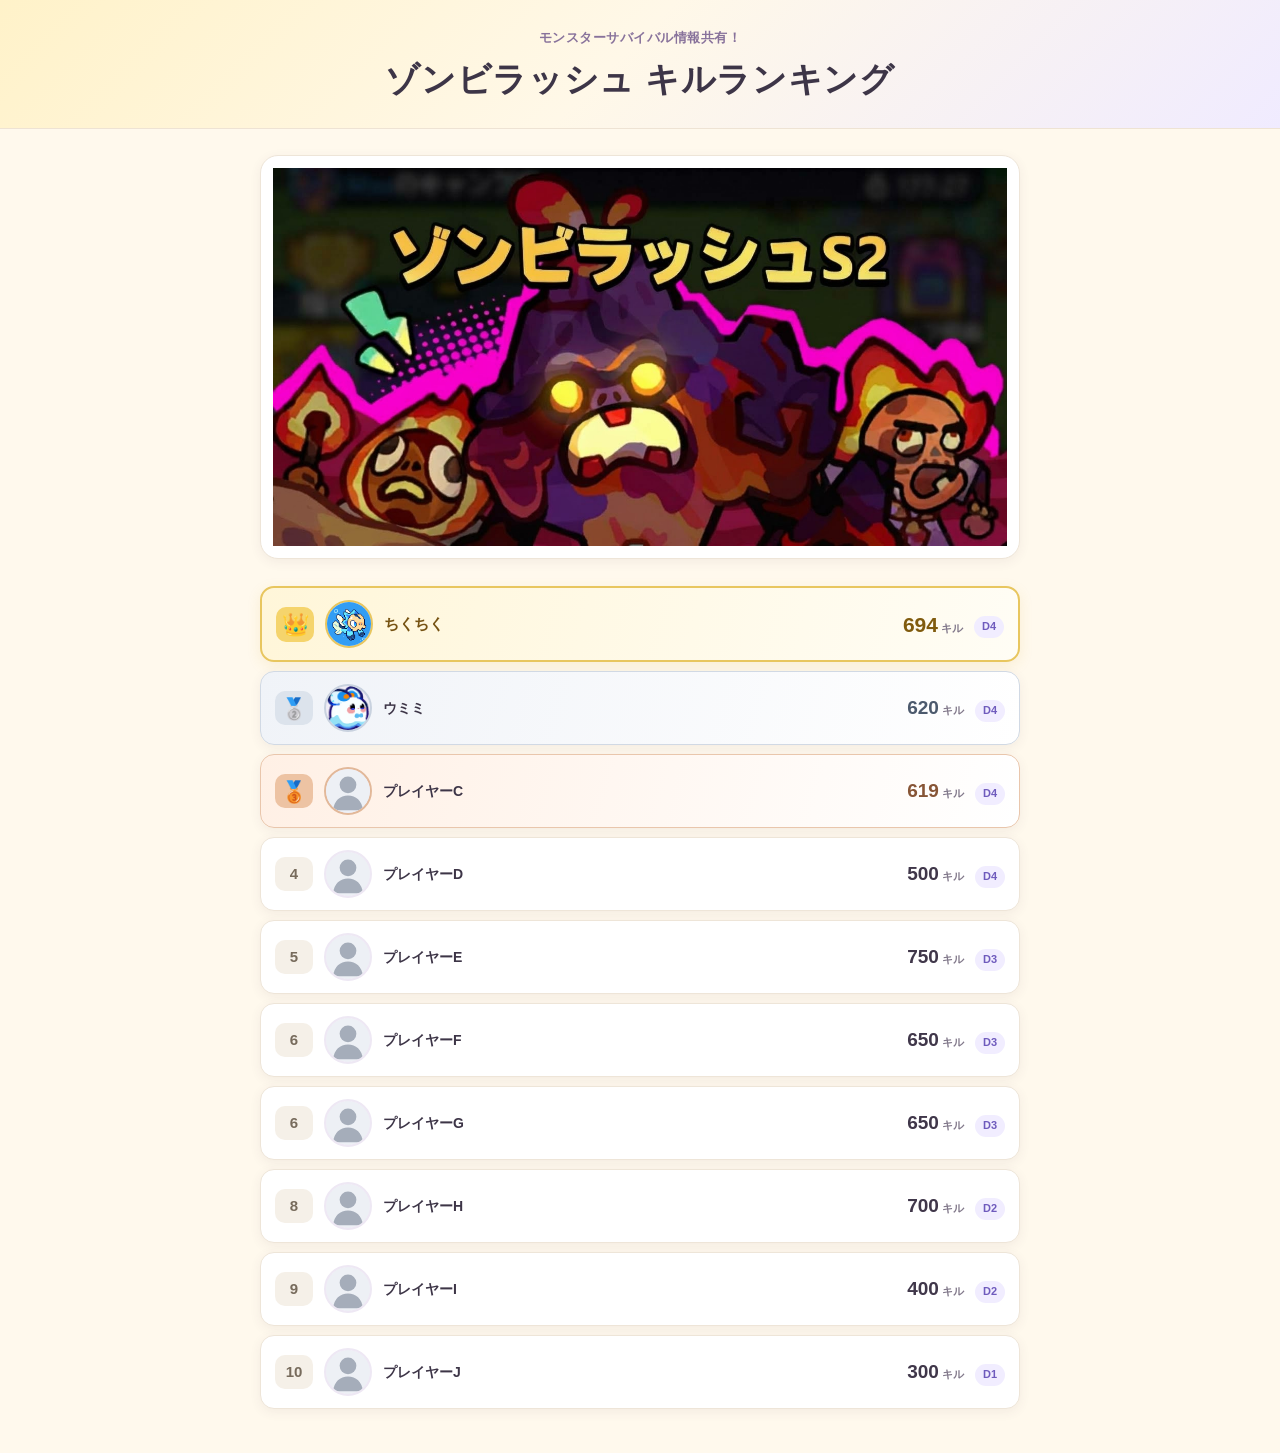
==== index.html @ 9fd24606 "Add files via upload" ====
<!DOCTYPE html>
<html lang="ja">
<head>
  <meta charset="UTF-8">
  <meta name="viewport" content="width=device-width, initial-scale=1.0">
  <meta name="description" content="モンスターサバイバル情報共有！ ゾンビラッシュランキング">
  <title>ゾンビラッシュランキング | モンスターサバイバル情報共有！</title>
  <link rel="stylesheet" href="style.css">
  <script src="script.js" defer></script>
</head>
<body>
  <header class="site-header">
    <div class="header-inner">
      <p class="community-name">モンスターサバイバル情報共有！</p>
      <h1>ゾンビラッシュ キルランキング</h1>
    </div>
  </header>

<main class="container">
  <!--
    <section class="season-section" aria-labelledby="season-title">
    <h2 id="season-title">シーズン2</h2>
  </section>
  -->

  <section class="season-section" aria-label="現在のシーズン">
    <img
      id="season-image"
      class="season-image"
      src="images/season2.jpg"
      alt="シーズン2"
    >
  </section>

  <section class="ranking-section" aria-labelledby="ranking-title">

    <div id="ranking-message" class="ranking-message" role="status">
      ランキングを読み込んでいます…
    </div>

    <div id="top-three" class="top-three" hidden></div>

    <div id="ranking-list" class="ranking-list" hidden></div>
  </section>

  <nav id="history-navigation" class="history-navigation" hidden>
    <a href="history.html">過去シーズンのランキングを見る</a>
  </nav>
</main>

    <nav id="history-navigation" class="history-navigation" hidden>
      <a href="history.html">過去シーズンのランキングを見る</a>
    </nav>
  </main>

</body>
</html>
---- style.css ----
/* =========================
   基本設定
========================= */

:root {
  --background: #fff9ed;
  --surface: #ffffff;
  --text: #3d3547;
  --muted: #81788a;
  --border: #eee5d8;
  --purple: #8270d8;
  --purple-light: #f1edff;
  --gold: #e8bd4e;
  --gold-bg: #fff5d7;
  --silver: #aab6c5;
  --silver-bg: #f1f4f8;
  --bronze: #c68b62;
  --bronze-bg: #fff0e5;
  --shadow: 0 3px 12px rgba(82, 62, 91, 0.07);
}

* {
  box-sizing: border-box;
}

html {
  scroll-behavior: smooth;
}

body {
  margin: 0;
  background: var(--background);
  color: var(--text);
  font-family:
    -apple-system,
    BlinkMacSystemFont,
    "Segoe UI",
    "Noto Sans JP",
    sans-serif;
  line-height: 1.6;
}

a {
  color: var(--purple);
}

[hidden] {
  display: none !important;
}

/* =========================
   ヘッダー
========================= */

.site-header {
  background: linear-gradient(
    135deg,
    #fff2c9 0%,
    #fff8e8 48%,
    #f0ebff 100%
  );
  border-bottom: 1px solid #eee3d4;
}

.header-inner {
  width: min(100% - 32px, 900px);
  margin: 0 auto;
  padding: 28px 0 25px;
  text-align: center;
}

.community-name {
  margin: 0 0 7px;
  color: #88729b;
  font-size: 13px;
  font-weight: 700;
  letter-spacing: 0.04em;
}

.site-header h1 {
  margin: 0;
  font-size: clamp(23px, 5vw, 34px);
  line-height: 1.4;
  letter-spacing: 0.02em;
}

.header-description {
  margin: 8px 0 0;
  color: var(--muted);
  font-size: 13px;
}

/* =========================
   メインコンテンツ
========================= */

.container {
  width: min(100% - 32px, 760px);
  margin: 0 auto;
  padding: 26px 0 44px;
}

/* シーズン画像 */

.season-section {
  width: 100%;
  min-width: 0;
  margin: 0 0 27px;
  padding: 12px;
  background: var(--surface);
  border: 1px solid var(--border);
  border-radius: 18px;
  box-shadow: var(--shadow);
  text-align: center;
}

.season-image {
  display: block;
  width: 100%;
  max-width: 100%;
  height: auto;
  margin: 0;
  box-sizing: border-box;
}

/* 旧シーズン見出し用 */

.section-label {
  margin: 0 0 4px;
  color: var(--purple);
  font-size: 11px;
  font-weight: 800;
  letter-spacing: 0.14em;
}

.season-section h2 {
  margin: 0;
  font-size: 26px;
}

.season-section > p:last-child {
  margin: 5px 0 0;
  color: var(--muted);
  font-size: 13px;
}

.ranking-section > h2 {
  margin: 0 0 15px;
  font-size: 21px;
}

.ranking-message {
  padding: 23px 16px;
  background: var(--surface);
  border: 1px solid var(--border);
  border-radius: 14px;
  color: var(--muted);
  text-align: center;
}

/* =========================
   ランキングリスト
========================= */

.ranking-list {
  display: flex;
  flex-direction: column;
  gap: 9px;
  min-width: 0;
}

.ranking-list-title {
  margin: 0 0 3px;
  padding: 0 2px 5px;
  font-size: 15px;
}

.ranking-row {
  display: grid;
  grid-template-columns: 38px 48px minmax(0, 1fr) auto auto;
  align-items: center;
  gap: 11px;
  min-width: 0;
  padding: 12px 14px;
  background: var(--surface);
  border: 1px solid var(--border);
  border-radius: 14px;
  box-shadow: var(--shadow);
  transition:
    transform 0.15s ease,
    box-shadow 0.15s ease;
}

.ranking-position {
  display: flex;
  align-items: center;
  justify-content: center;
  min-width: 34px;
  min-height: 34px;
  border-radius: 10px;
  background: #f5f0e8;
  color: #776b5c;
  font-size: 15px;
  font-weight: 800;
  text-align: center;
  font-variant-numeric: tabular-nums;
}

.ranking-icon {
  display: block;
  width: 48px;
  height: 48px;
  border: 2px solid #eee8f4;
  border-radius: 50%;
  background: #f1edf6;
  object-fit: cover;
}

.ranking-player {
  min-width: 0;
}

.ranking-name {
  overflow-wrap: anywhere;
  margin: 0;
  font-size: 14px;
  font-weight: 750;
}

.ranking-difficulty {
  display: inline-block;
  margin: 5px 0 0;
  padding: 2px 8px;
  background: var(--purple-light);
  border-radius: 20px;
  color: #6f5bbd;
  font-size: 11px;
  font-weight: 700;
  justify-self: end;
  white-space: nowrap;
}

.ranking-score {
  white-space: nowrap;
  color: #40374a;
  font-size: 19px;
  font-weight: 800;
  font-variant-numeric: tabular-nums;
}

.ranking-score small {
  margin-left: 3px;
  color: var(--muted);
  font-size: 11px;
  font-weight: 600;
}

/* =========================
   1位：ゴールド
========================= */

.ranking-row.rank-row-1 {
  background: linear-gradient(
    105deg,
    #fff6d9 0%,
    #fffdf5 100%
  );
  border: 2px solid #e8c65f;
  box-shadow: 0 4px 14px rgba(206, 159, 46, 0.13);
}

.rank-row-1 .ranking-position {
  background: #f5d46c;
  color: #74500b;
  font-size: 22px;
}

.rank-row-1 .ranking-icon {
  border-color: #e8c65f;
}

.rank-row-1 .ranking-name {
  color: #765313;
  font-size: 15px;
}

.rank-row-1 .ranking-score {
  color: #805b0e;
  font-size: 21px;
}

/* =========================
   2位：シルバー
========================= */

.ranking-row.rank-row-2 {
  background: linear-gradient(
    105deg,
    #f0f3f8 0%,
    #ffffff 100%
  );
  border-color: #d1d9e4;
}

.rank-row-2 .ranking-position {
  background: #dce3ec;
  color: #58677b;
  font-size: 21px;
}

.rank-row-2 .ranking-icon {
  border-color: #c9d2df;
}

.rank-row-2 .ranking-score {
  color: #4c5a6d;
}

/* =========================
   3位：ブロンズ
========================= */

.ranking-row.rank-row-3 {
  background: linear-gradient(
    105deg,
    #fff0e5 0%,
    #ffffff 100%
  );
  border-color: #e9c6ac;
}

.rank-row-3 .ranking-position {
  background: #edc3a3;
  color: #854f2c;
  font-size: 21px;
}

.rank-row-3 .ranking-icon {
  border-color: #e2b899;
}

.rank-row-3 .ranking-score {
  color: #875536;
}

/* =========================
   過去シーズン
========================= */

.history-navigation {
  margin-top: 28px;
  text-align: center;
}

.history-navigation a {
  display: inline-block;
  padding: 12px 20px;
  background: var(--surface);
  border: 1px solid var(--border);
  border-radius: 12px;
  color: #6f5bbd;
  font-size: 14px;
  font-weight: 700;
  text-decoration: none;
  box-shadow: var(--shadow);
}

.history-navigation a:hover {
  background: var(--purple-light);
}

/* =========================
   フッター
========================= */

.site-footer {
  padding: 22px 16px;
  border-top: 1px solid var(--border);
  background: #fffdf8;
  color: var(--muted);
  text-align: center;
  font-size: 12px;
}

.site-footer p {
  margin: 0;
}

/* =========================
   スマートフォン対応
========================= */

@media (max-width: 480px) {
  .header-inner {
    padding: 23px 0;
  }

  .container {
    width: calc(100% - 20px);
    padding-top: 20px;
  }

  .season-section {
    margin-bottom: 23px;
    padding: 12px;
    border-radius: 15px;
  }

  .ranking-section > h2 {
    font-size: 19px;
  }

  .ranking-list {
    gap: 8px;
  }

  .ranking-row {
    grid-template-columns: 31px 41px minmax(0, 1fr) auto auto;
    gap: 7px;
    padding: 10px 8px;
    border-radius: 12px;
  }

  .ranking-position {
    min-width: 29px;
    min-height: 31px;
    border-radius: 8px;
    font-size: 13px;
  }

  .ranking-icon {
    width: 41px;
    height: 41px;
  }

  .ranking-name {
    font-size: 13px;
  }

  .ranking-difficulty {
    margin-top: 4px;
    padding: 2px 7px;
    font-size: 10px;
  }

  .ranking-score {
    font-size: 15px;
  }

  .ranking-score small {
    margin-left: 2px;
    font-size: 10px;
  }

  .rank-row-1 .ranking-position,
  .rank-row-2 .ranking-position,
  .rank-row-3 .ranking-position {
    font-size: 19px;
  }

  .rank-row-1 .ranking-name {
    font-size: 13px;
  }

  .rank-row-1 .ranking-score {
    font-size: 17px;
  }
}
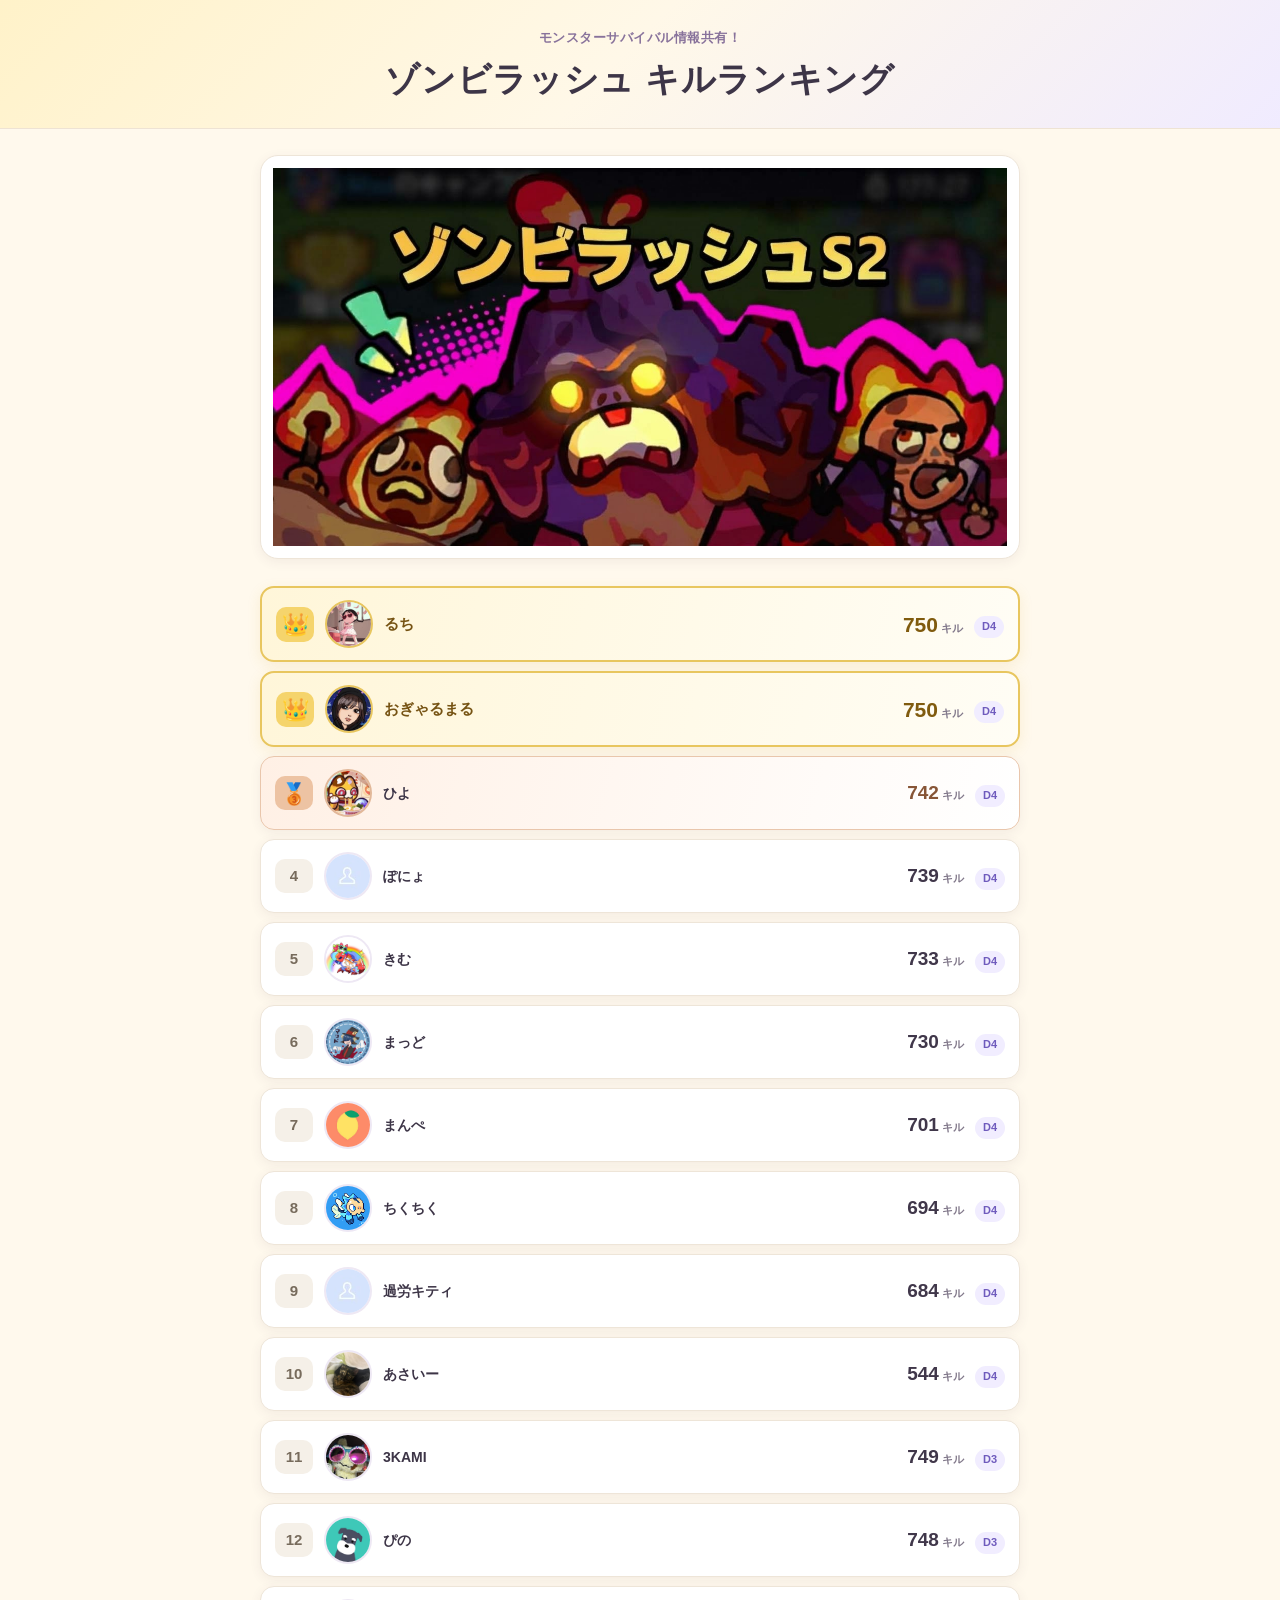
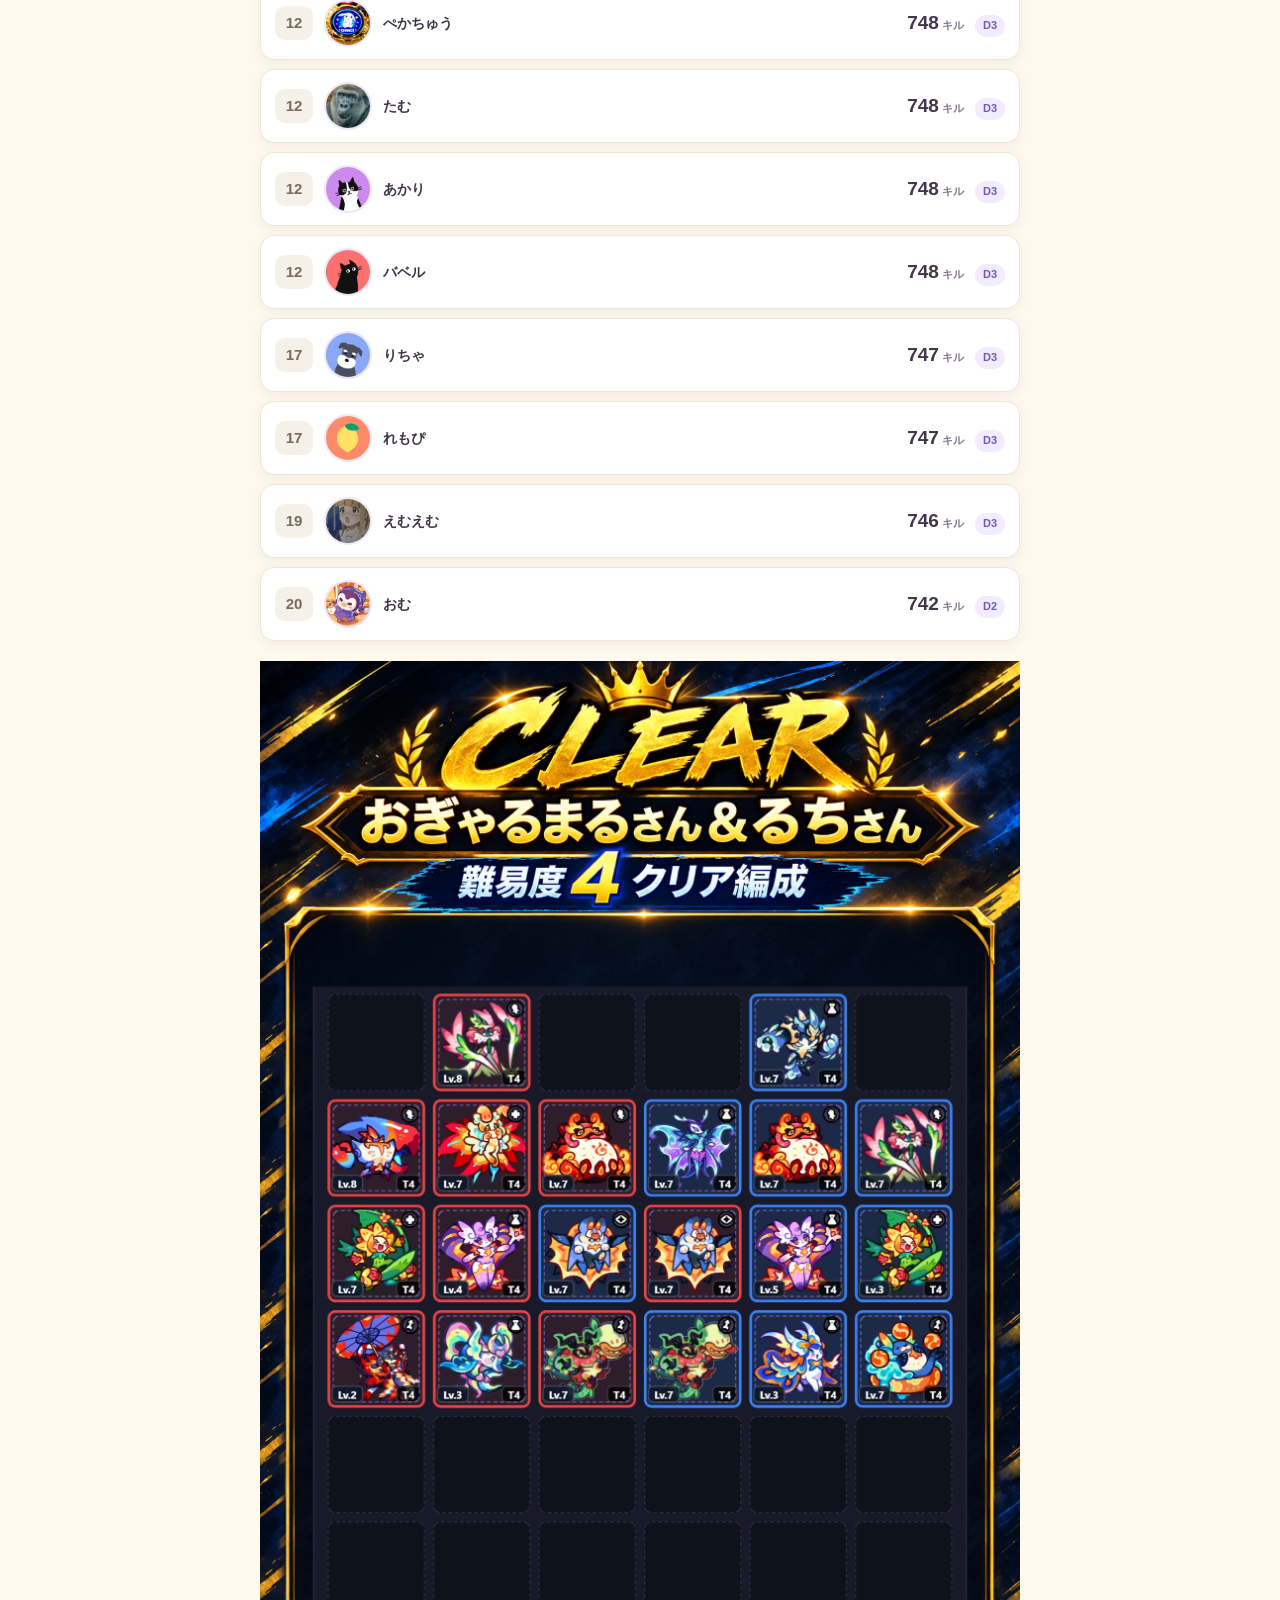
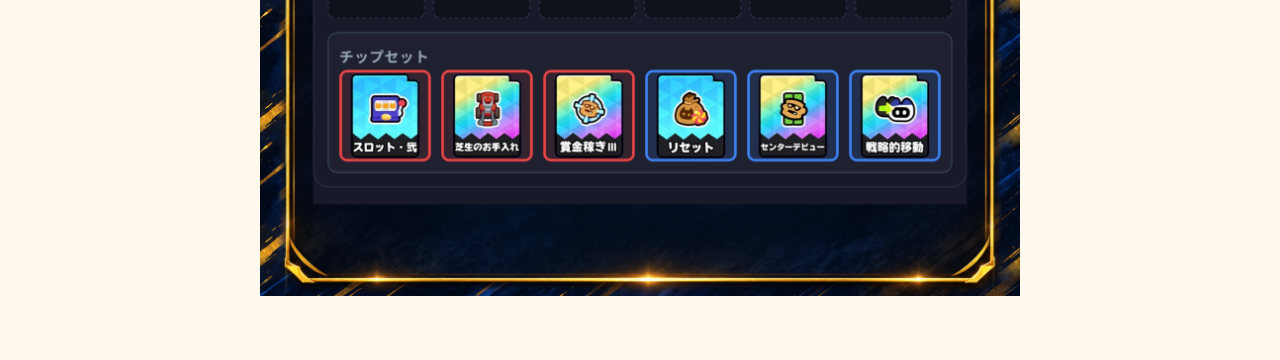
==== commit f1574a60: "Update season 2 ranking" ====
--- a/index.html
+++ b/index.html
@@ -1,6 +1,7 @@
 <!DOCTYPE html>
 <html lang="ja">
 <head>
+  <link rel="icon" type="image/png" href="images/favicon.webp">
   <meta charset="UTF-8">
   <meta name="viewport" content="width=device-width, initial-scale=1.0">
   <meta name="description" content="モンスターサバイバル情報共有！ ゾンビラッシュランキング">
@@ -43,15 +44,12 @@
     <div id="ranking-list" class="ranking-list" hidden></div>
   </section>
 
+  <img src="images/D4_Clear_ogyaruchi.png" alt="難易度4クリア編成" style="display: block; max-width: 100%; height: auto; margin: 20px auto;">
+
   <nav id="history-navigation" class="history-navigation" hidden>
     <a href="history.html">過去シーズンのランキングを見る</a>
   </nav>
-</main>
-
-    <nav id="history-navigation" class="history-navigation" hidden>
-      <a href="history.html">過去シーズンのランキングを見る</a>
-    </nav>
   </main>
 
 </body>
-</html>+</html>
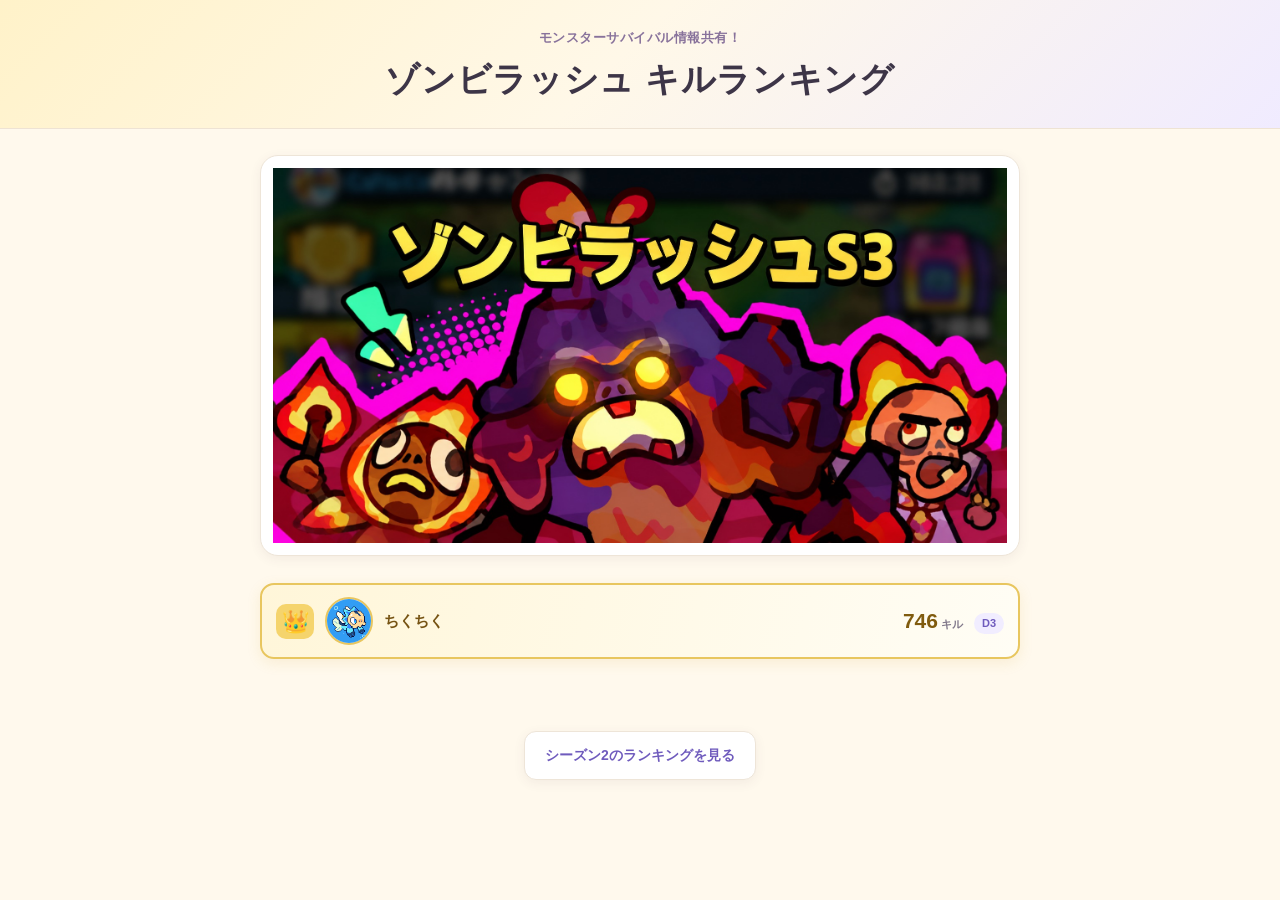
==== commit 62c543df: "シーズン3対応と過去ランキング表示の改善" ====
--- a/index.html
+++ b/index.html
@@ -18,18 +18,12 @@
   </header>
 
 <main class="container">
-  <!--
-    <section class="season-section" aria-labelledby="season-title">
-    <h2 id="season-title">シーズン2</h2>
-  </section>
-  -->
-
   <section class="season-section" aria-label="現在のシーズン">
     <img
       id="season-image"
       class="season-image"
-      src="images/season2.jpg"
-      alt="シーズン2"
+      src="images/season3.jpg"
+      alt="シーズン3"
     >
   </section>
 
@@ -43,13 +37,10 @@
 
     <div id="ranking-list" class="ranking-list" hidden></div>
   </section>
-
-  <img src="images/D4_Clear_ogyaruchi.png" alt="難易度4クリア編成" style="display: block; max-width: 100%; height: auto; margin: 20px auto;">
+  </main>
 
   <nav id="history-navigation" class="history-navigation" hidden>
-    <a href="history.html">過去シーズンのランキングを見る</a>
   </nav>
-  </main>
 
 </body>
 </html>
